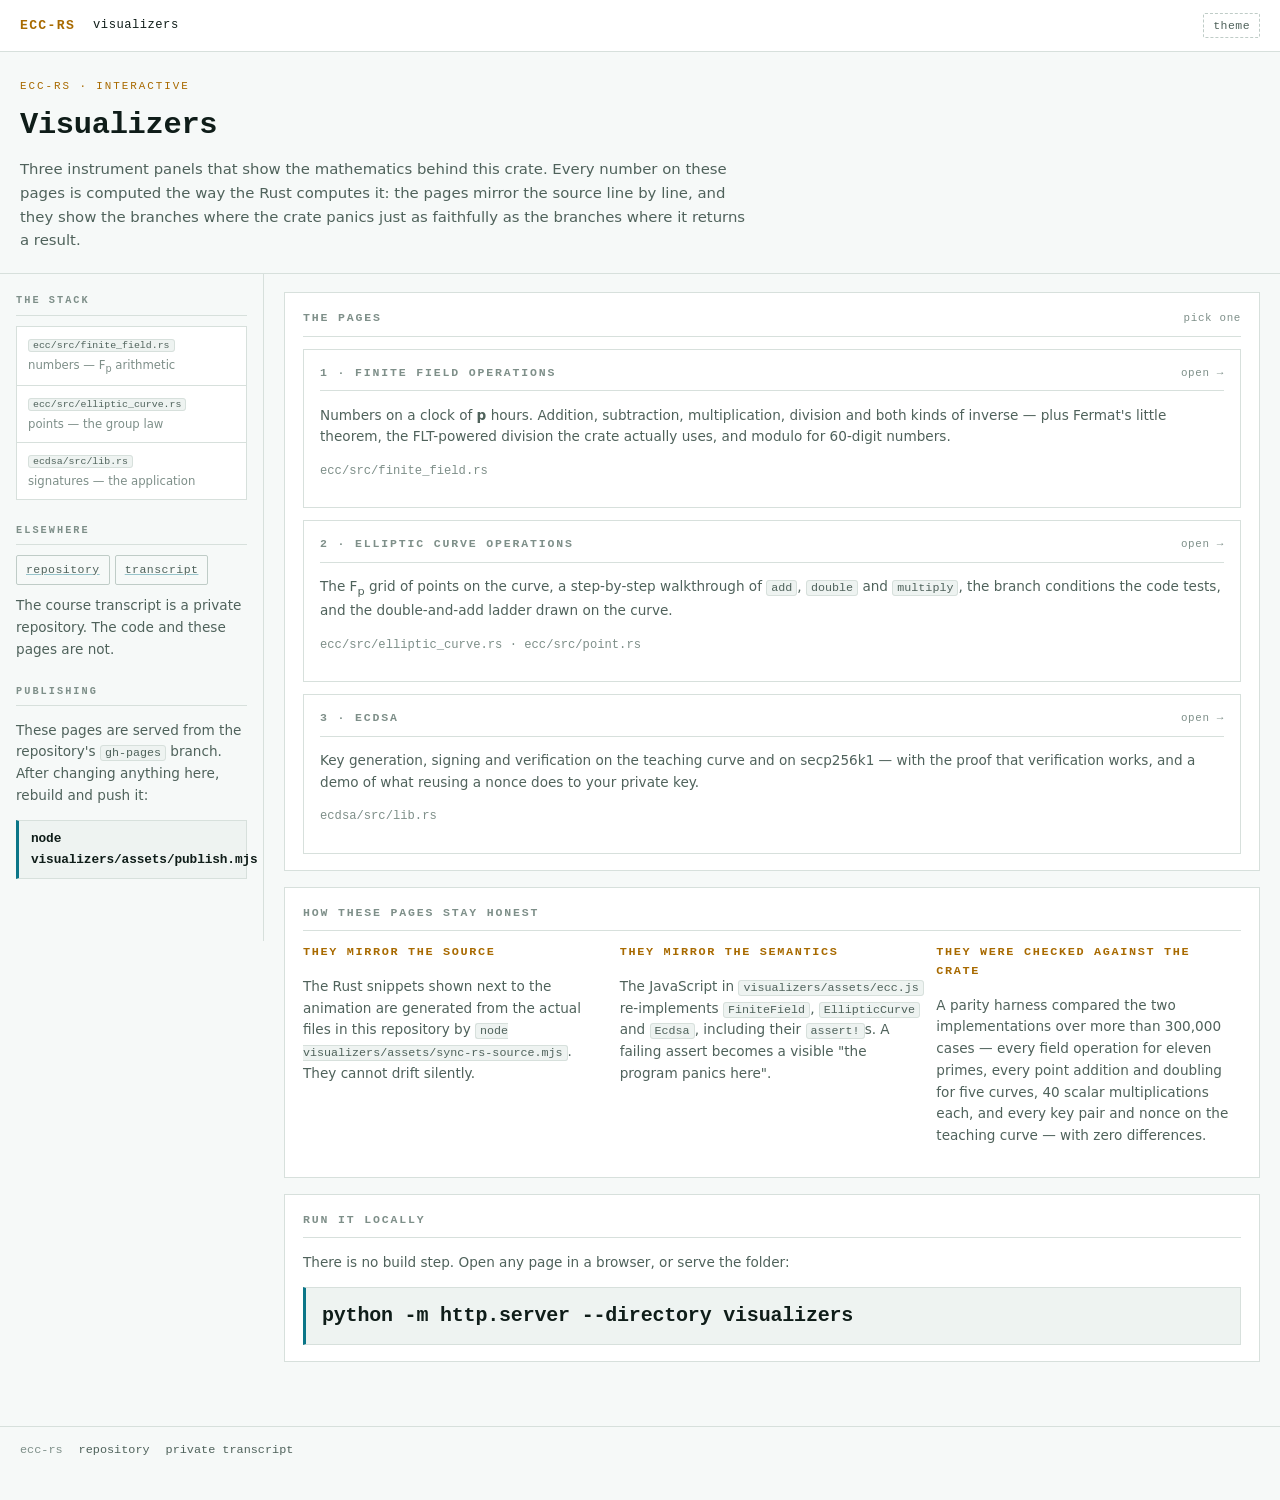
==== visualizers/index.html @ ab82d2b3 "Elliptic curve cryptography in Rust The ecc library crate: finite fields, elliptic curve arithmetic " ====
<!doctype html>
<html lang="en">
<head>
<meta charset="utf-8">
<meta name="viewport" content="width=device-width, initial-scale=1, viewport-fit=cover">
<title>ecc-rs visualizers</title>
<link rel="icon" href="data:image/svg+xml,<svg xmlns=%22http://www.w3.org/2000/svg%22 viewBox=%220 0 100 100%22><text y=%22.9em%22 font-size=%2290%22>◈</text></svg>">
<link rel="stylesheet" href="assets/app.css">
</head>
<body>

<header class="masthead">
  <div class="brand"><b>ECC-RS</b></div>
  <nav class="crumbs"><em>visualizers</em></nav>
  <button class="chip ghost theme-btn" id="theme" type="button">theme</button>
</header>

<section class="title">
  <p class="kicker">ecc-rs · interactive</p>
  <h1>Visualizers</h1>
  <p class="lead">
    Three instrument panels that show the mathematics behind this crate. Every number on these
    pages is computed the way the Rust computes it: the pages mirror the source line by line, and
    they show the branches where the crate panics just as faithfully as the branches where it
    returns a result.
  </p>
</section>

<div class="frame">
  <aside class="rail">
    <section class="rail-group">
      <h2>the stack</h2>
      <div class="checks" style="grid-template-columns:1fr">
        <div class="check">
          <div class="name"><code>ecc/src/finite_field.rs</code></div>
          <div class="detail">numbers — F<sub>p</sub> arithmetic</div>
        </div>
        <div class="check">
          <div class="name"><code>ecc/src/elliptic_curve.rs</code></div>
          <div class="detail">points — the group law</div>
        </div>
        <div class="check">
          <div class="name"><code>ecdsa/src/lib.rs</code></div>
          <div class="detail">signatures — the application</div>
        </div>
      </div>
    </section>

    <section class="rail-group">
      <h2>elsewhere</h2>
      <div class="chips">
        <a class="chip" href="https://github.com/leodyversemilla07/ecc-rs">repository</a>
        <a class="chip" href="https://github.com/leodyversemilla07/ecc-rs-transcript">transcript</a>
      </div>
      <p class="cap" style="margin-top:10px">The course transcript is a private repository. The code
      and these pages are not.</p>
    </section>

    <section class="rail-group">
      <h2>publishing</h2>
      <p class="cap">These pages are served from the repository's <code>gh-pages</code> branch. After
      changing anything here, rebuild and push it:</p>
      <div class="readout" style="margin-top:8px;border-left-color:var(--cyan);padding:8px 12px">
        <div class="expr" style="font-size:.8rem">node visualizers/assets/publish.mjs</div>
      </div>
    </section>
  </aside>

  <main class="canvas">

    <section class="panel">
      <div class="panel-h"><span>the pages</span><span class="note">pick one</span></div>
      <div style="display:grid;gap:12px">

        <a class="panel" href="finite-field.html" style="text-decoration:none;color:inherit;display:block;padding:14px 16px">
          <div class="panel-h"><span>1 · finite field operations</span><span class="note">open →</span></div>
          <p class="cap">Numbers on a clock of <b>p</b> hours. Addition, subtraction, multiplication,
          division and both kinds of inverse — plus Fermat's little theorem, the FLT-powered division
          the crate actually uses, and modulo for 60-digit numbers.</p>
          <p class="cap mono" style="margin-top:8px;color:var(--fg-faint)">ecc/src/finite_field.rs</p>
        </a>

        <a class="panel" href="point-arithmetic.html" style="text-decoration:none;color:inherit;display:block;padding:14px 16px">
          <div class="panel-h"><span>2 · elliptic curve operations</span><span class="note">open →</span></div>
          <p class="cap">The F<sub>p</sub> grid of points on the curve, a step-by-step walkthrough of
          <code>add</code>, <code>double</code> and <code>multiply</code>, the branch conditions the
          code tests, and the double-and-add ladder drawn on the curve.</p>
          <p class="cap mono" style="margin-top:8px;color:var(--fg-faint)">ecc/src/elliptic_curve.rs · ecc/src/point.rs</p>
        </a>

        <a class="panel" href="ecdsa.html" style="text-decoration:none;color:inherit;display:block;padding:14px 16px">
          <div class="panel-h"><span>3 · ECDSA</span><span class="note">open →</span></div>
          <p class="cap">Key generation, signing and verification on the teaching curve and on
          secp256k1 — with the proof that verification works, and a demo of what reusing a nonce does
          to your private key.</p>
          <p class="cap mono" style="margin-top:8px;color:var(--fg-faint)">ecdsa/src/lib.rs</p>
        </a>

      </div>
    </section>

    <section class="panel">
      <div class="panel-h"><span>how these pages stay honest</span></div>
      <div class="grid-3">
        <div>
          <h3>they mirror the source</h3>
          <p class="cap">The Rust snippets shown next to the animation are generated from the actual
          files in this repository by <code>node visualizers/assets/sync-rs-source.mjs</code>. They
          cannot drift silently.</p>
        </div>
        <div>
          <h3>they mirror the semantics</h3>
          <p class="cap">The JavaScript in <code>visualizers/assets/ecc.js</code> re-implements
          <code>FiniteField</code>, <code>EllipticCurve</code> and <code>Ecdsa</code>, including
          their <code>assert!</code>s. A failing assert becomes a visible "the program panics
          here".</p>
        </div>
        <div>
          <h3>they were checked against the crate</h3>
          <p class="cap">A parity harness compared the two implementations over more than 300,000
          cases — every field operation for eleven primes, every point addition and doubling for five
          curves, 40 scalar multiplications each, and every key pair and nonce on the teaching curve —
          with zero differences.</p>
        </div>
      </div>
    </section>

    <section class="panel">
      <div class="panel-h"><span>run it locally</span></div>
      <p class="cap">There is no build step. Open any page in a browser, or serve the folder:</p>
      <div class="readout" style="margin-top:12px;border-left-color:var(--cyan)">
        <div class="expr">python -m http.server --directory visualizers</div>
      </div>
    </section>

  </main>
</div>

<footer class="foot">
  <span>ecc-rs</span>
  <a href="https://github.com/leodyversemilla07/ecc-rs">repository</a>
  <a href="https://github.com/leodyversemilla07/ecc-rs-transcript">private transcript</a>
</footer>

<script>
(function () {
  'use strict';
  const $ = (s) => document.querySelector(s);
  try {
    const saved = localStorage.getItem('ecc-theme');
    if (saved) document.documentElement.setAttribute('data-theme', saved);
  } catch (err) { /* ignore */ }
  $('#theme').addEventListener('click', () => {
    const cur = document.documentElement.getAttribute('data-theme');
    const next = cur === 'dark' ? 'light' : 'dark';
    document.documentElement.setAttribute('data-theme', next);
    try { localStorage.setItem('ecc-theme', next); } catch (err) { /* ignore */ }
  });
}());
</script>
</body>
</html>
---- visualizers/assets/app.css ----
/* ==========================================================================
   app.css — the ecc-rs visualizer design system.

   The pages are built as instrument panels rather than a card grid: a narrow
   control rail on the left, a wide canvas on the right, hairline rules
   instead of shadows, and a monospace read-out for every number.

   Dark is the default (an oscilloscope); light is a blueprint variant.
   ========================================================================== */

/* ── tokens ──────────────────────────────────────────────────────────── */

:root {
  --bg: #080b0a;
  --panel: #0e1312;
  --panel-2: #131a18;
  --panel-3: #18211f;
  --line: #1e2725;
  --line-2: #2c3835;
  --fg: #e4ece8;
  --fg-dim: #93a69f;
  --fg-faint: #5d706a;

  --accent: #ffc857;   /* the measurement colour */
  --accent-ink: #1b1509;
  --cyan: #56d5e8;      /* the computation colour */
  --rose: #f78ac0;      /* the signature colour */
  --good: #86e09b;
  --bad: #ff8a7c;

  --sans: system-ui, -apple-system, "Segoe UI", Roboto, sans-serif;
  --mono: ui-monospace, "JetBrains Mono", "Cascadia Mono", Consolas, "SF Mono", monospace;

  --rail: 264px;
  --rule: 1px solid var(--line);
}

:root[data-theme="light"] {
  --bg: #f6f9f8;
  --panel: #ffffff;
  --panel-2: #eef3f1;
  --panel-3: #e5ece9;
  --line: #d7e0dc;
  --line-2: #bfccc7;
  --fg: #0f1d19;
  --fg-dim: #4f625b;
  --fg-faint: #7e8f89;

  --accent: #a86a00;
  --accent-ink: #ffffff;
  --cyan: #0b7688;
  --rose: #a83272;
  --good: #1a6f36;
  --bad: #b32a1f;
}

@media (prefers-color-scheme: light) {
  :root:not([data-theme="dark"]) {
    --bg: #f6f9f8;
    --panel: #ffffff;
    --panel-2: #eef3f1;
    --panel-3: #e5ece9;
    --line: #d7e0dc;
    --line-2: #bfccc7;
    --fg: #0f1d19;
    --fg-dim: #4f625b;
    --fg-faint: #7e8f89;

    --accent: #a86a00;
    --accent-ink: #ffffff;
    --cyan: #0b7688;
    --rose: #a83272;
    --good: #1a6f36;
    --bad: #b32a1f;
  }
}

/* ── base ────────────────────────────────────────────────────────────── */

* { box-sizing: border-box; }

html { scroll-padding-top: 12px; }

body {
  margin: 0;
  background: var(--bg);
  color: var(--fg);
  font: 15px/1.6 var(--sans);
  -webkit-font-size-adjust: 100%;
}

a { color: var(--cyan); text-decoration-color: color-mix(in srgb, var(--cyan) 40%, transparent); }
a:hover { text-decoration-color: currentColor; }

code, pre, .mono, .num { font-family: var(--mono); }

code {
  font-size: .86em;
  background: var(--panel-2);
  border: 1px solid var(--line);
  border-radius: 3px;
  padding: 0 4px;
}

::selection { background: color-mix(in srgb, var(--accent) 35%, transparent); }

/* ── masthead ────────────────────────────────────────────────────────── */

.masthead {
  display: flex;
  align-items: center;
  gap: 18px;
  padding: 0 20px;
  height: 52px;
  border-bottom: var(--rule);
  background: var(--panel);
  position: sticky;
  top: 0;
  z-index: 30;
}

.brand {
  display: flex;
  align-items: baseline;
  gap: 8px;
  font-family: var(--mono);
  font-size: .82rem;
  letter-spacing: .04em;
}

.brand b {
  color: var(--accent);
  font-weight: 700;
  letter-spacing: .1em;
}

.brand span { color: var(--fg-faint); }

.crumbs {
  display: flex;
  align-items: center;
  gap: 8px;
  font-family: var(--mono);
  font-size: .76rem;
  color: var(--fg-faint);
  letter-spacing: .04em;
  flex: 1;
  min-width: 0;
  overflow: hidden;
  white-space: nowrap;
}

.crumbs a { color: var(--fg-dim); text-decoration: none; }
.crumbs a:hover { color: var(--accent); }
.crumbs em { font-style: normal; color: var(--fg); }

.masthead .theme-btn { margin-left: auto; }

.title {
  padding: 26px 20px 20px;
  border-bottom: var(--rule);
}

.title h1 {
  font-family: var(--mono);
  font-size: clamp(1.35rem, 3.4vw, 1.9rem);
  font-weight: 700;
  letter-spacing: -.01em;
  margin: 6px 0 8px;
}

.title .kicker {
  font-family: var(--mono);
  font-size: .68rem;
  letter-spacing: .18em;
  text-transform: uppercase;
  color: var(--accent);
  margin: 0;
}

.title .lead {
  color: var(--fg-dim);
  max-width: 78ch;
  margin: 0;
  font-size: .93rem;
}

/* ── frame ───────────────────────────────────────────────────────────── */

.frame {
  display: grid;
  grid-template-columns: var(--rail) minmax(0, 1fr);
  align-items: start;
  gap: 0;
}

.rail {
  border-right: var(--rule);
  padding: 18px 16px 40px;
  position: sticky;
  top: 52px;
  max-height: calc(100vh - 52px);
  overflow-y: auto;
}

.canvas {
  padding: 18px 20px 64px;
  display: grid;
  gap: 16px;
  min-width: 0;
}

@media (max-width: 900px) {
  .frame { grid-template-columns: 1fr; }
  .rail {
    position: static;
    max-height: none;
    border-right: 0;
    border-bottom: var(--rule);
  }
}

/* ── panels ──────────────────────────────────────────────────────────── */

.panel {
  background: var(--panel);
  border: var(--rule);
  padding: 16px 18px;
  min-width: 0;
}

.panel > h2,
.panel > .panel-h {
  display: flex;
  align-items: baseline;
  justify-content: space-between;
  gap: 12px;
  font-family: var(--mono);
  font-size: .72rem;
  font-weight: 700;
  letter-spacing: .16em;
  text-transform: uppercase;
  color: var(--fg-faint);
  margin: 0 0 12px;
  padding-bottom: 8px;
  border-bottom: var(--rule);
}

.panel-h .note {
  font-family: var(--mono);
  font-size: .68rem;
  letter-spacing: .06em;
  text-transform: none;
  color: var(--fg-faint);
  font-weight: 400;
}

.panel h3 {
  font-family: var(--mono);
  font-size: .74rem;
  font-weight: 700;
  letter-spacing: .14em;
  text-transform: uppercase;
  color: var(--accent);
  margin: 22px 0 8px;
}

.panel h3:first-child { margin-top: 0; }

.cap {
  color: var(--fg-dim);
  font-size: .85rem;
}

.cap.mono { font-family: var(--mono); font-size: .76rem; }

.grid-2 { display: grid; grid-template-columns: repeat(2, minmax(0, 1fr)); gap: 12px; }
.grid-3 { display: grid; grid-template-columns: repeat(3, minmax(0, 1fr)); gap: 12px; }
@media (max-width: 760px) { .grid-2, .grid-3 { grid-template-columns: 1fr; } }

/* A figure beside its explanation. */
.split {
  display: grid;
  grid-template-columns: minmax(300px, 440px) minmax(0, 1fr);
  gap: 16px;
  align-items: start;
}

@media (max-width: 1100px) { .split { grid-template-columns: 1fr; } }

.figure svg { max-width: 460px; margin: 0 auto; }

/* ── rail controls ───────────────────────────────────────────────────── */

.rail-group { margin-bottom: 22px; }

.rail-group > h2 {
  font-family: var(--mono);
  font-size: .64rem;
  font-weight: 700;
  letter-spacing: .2em;
  text-transform: uppercase;
  color: var(--fg-faint);
  margin: 0 0 10px;
  padding-bottom: 6px;
  border-bottom: var(--rule);
}

.fld {
  display: block;
  margin-bottom: 12px;
}

.fld > span {
  display: block;
  font-family: var(--mono);
  font-size: .66rem;
  letter-spacing: .14em;
  text-transform: uppercase;
  color: var(--fg-dim);
  margin-bottom: 4px;
}

.fld input,
.fld select {
  width: 100%;
  font-family: var(--mono);
  font-size: .95rem;
  font-weight: 600;
  color: var(--fg);
  background: transparent;
  border: 0;
  border-bottom: 1px solid var(--line-2);
  border-radius: 0;
  padding: 4px 0;
}

.fld input:hover,
.fld select:hover { border-bottom-color: var(--fg-faint); }

.fld input:focus,
.fld select:focus {
  outline: none;
  border-bottom-color: var(--accent);
  box-shadow: 0 1px 0 var(--accent);
}

.fld select { cursor: pointer; }
.fld select option { background: var(--panel); color: var(--fg); }

.fld .hint {
  display: block;
  font-family: var(--mono);
  font-size: .68rem;
  color: var(--fg-faint);
  margin-top: 3px;
  min-height: 1em;
}

.fld .hint.warn { color: var(--bad); }

/* ── chips & buttons ─────────────────────────────────────────────────── */

.chips { display: flex; flex-wrap: wrap; gap: 5px; }

.chip {
  font-family: var(--mono);
  font-size: .72rem;
  letter-spacing: .04em;
  color: var(--fg-dim);
  background: transparent;
  border: 1px solid var(--line-2);
  border-radius: 2px;
  padding: 5px 9px;
  cursor: pointer;
  transition: color .12s, border-color .12s, background .12s;
}

.chip:hover:not(:disabled) { color: var(--fg); border-color: var(--fg-faint); }

.chip[aria-pressed="true"] {
  color: var(--accent-ink);
  background: var(--accent);
  border-color: var(--accent);
  font-weight: 700;
}

.chip:disabled { opacity: .35; cursor: not-allowed; }

.chip.ghost { border-style: dashed; }

button:focus-visible,
a:focus-visible,
input:focus-visible,
select:focus-visible,
[tabindex]:focus-visible {
  outline: 2px solid var(--accent);
  outline-offset: 2px;
}

/* ── read-out ────────────────────────────────────────────────────────── */

.readout {
  display: flex;
  align-items: baseline;
  gap: 14px;
  flex-wrap: wrap;
  background: var(--panel-2);
  border: var(--rule);
  border-left: 3px solid var(--accent);
  padding: 12px 16px;
}

.readout .expr {
  font-family: var(--mono);
  font-size: clamp(.95rem, 2.2vw, 1.25rem);
  font-weight: 700;
  letter-spacing: -.01em;
}

.readout .expr .op { color: var(--fg-faint); padding: 0 6px; font-weight: 400; }
.readout .expr .val { color: var(--accent); }
.readout .expr .bad { color: var(--bad); }
.readout .expr .ok { color: var(--good); }
.readout .expr .inf { color: var(--cyan); }
.readout .expr .rose { color: var(--rose); }

.readout .src {
  font-family: var(--mono);
  font-size: .7rem;
  color: var(--fg-faint);
  margin-left: auto;
  white-space: nowrap;
}

/* ── status line ─────────────────────────────────────────────────────── */

.status {
  display: flex;
  align-items: flex-start;
  gap: 10px;
  font-size: .88rem;
  padding: 9px 12px;
  border: var(--rule);
  border-left: 3px solid var(--fg-faint);
  background: var(--panel-2);
}

.status.good { border-left-color: var(--good); }
.status.bad { border-left-color: var(--bad); }
.status.warn { border-left-color: var(--accent); }
.status.info { border-left-color: var(--cyan); }

.status b { font-family: var(--mono); letter-spacing: .04em; }

.status::before {
  content: "";
  width: 7px;
  height: 7px;
  margin-top: 6px;
  flex: 0 0 auto;
  background: currentColor;
  opacity: .8;
}

.status.good { color: var(--good); }
.status.bad { color: var(--bad); }
.status.warn { color: var(--accent); }
.status.info { color: var(--cyan); }
.status b { color: var(--fg); }

/* ── the log (step walkthrough) ──────────────────────────────────────── */

.log { position: relative; padding-left: 26px; }

.log::before {
  content: "";
  position: absolute;
  left: 8px;
  top: 6px;
  bottom: 6px;
  width: 1px;
  background: var(--line);
}

.log-step { position: relative; padding: 0 0 14px; }

.log-step::before {
  content: "";
  position: absolute;
  left: -22px;
  top: 5px;
  width: 9px;
  height: 9px;
  background: var(--bg);
  border: 1px solid var(--line-2);
}

.log-step.current::before {
  background: var(--accent);
  border-color: var(--accent);
  box-shadow: 0 0 0 3px color-mix(in srgb, var(--accent) 22%, transparent);
}

.log-step.done::before { background: var(--line-2); border-color: var(--line-2); }

.log-step > h3 {
  margin: 0 0 6px;
  font-family: var(--mono);
  font-size: .8rem;
  font-weight: 700;
  letter-spacing: .02em;
  text-transform: none;
  color: var(--fg);
}

.log-step.current > h3 { color: var(--accent); }

.log-step.future { opacity: .38; }
.log-step.done { opacity: .72; }

.lines { display: grid; gap: 4px; }

.ln {
  font-family: var(--mono);
  font-size: .76rem;
  line-height: 1.5;
  overflow-wrap: anywhere;
  color: var(--fg-dim);
  padding-left: 10px;
  border-left: 2px solid transparent;
}

.ln.code {
  color: var(--cyan);
  border-left-color: color-mix(in srgb, var(--cyan) 45%, transparent);
}

.ln.calc { color: var(--fg); }

.ln.ok { color: var(--good); border-left-color: var(--good); }
.ln.bad { color: var(--bad); border-left-color: var(--bad); }
.ln.dim { color: var(--fg-faint); }

.stepper {
  display: flex;
  align-items: center;
  gap: 10px;
  flex-wrap: wrap;
  margin-top: 14px;
  padding-top: 12px;
  border-top: var(--rule);
}

.stepper input[type="range"] {
  flex: 1;
  min-width: 130px;
  accent-color: var(--accent);
  height: 2px;
}

.stepper .count {
  font-family: var(--mono);
  font-size: .72rem;
  color: var(--fg-faint);
  white-space: nowrap;
}

/* ── branch checks ───────────────────────────────────────────────────── */

/* Flex rather than grid: the last row stretches to fill, so there are never
   empty cells hanging off the end. */
.checks { display: flex; flex-wrap: wrap; gap: 1px; background: var(--line); border: var(--rule); }

.check { background: var(--panel); padding: 9px 11px; flex: 1 1 190px; min-width: 0; }

.check .name {
  font-family: var(--mono);
  font-size: .72rem;
  color: var(--fg-dim);
  margin-bottom: 3px;
}

.check .val {
  font-family: var(--mono);
  font-size: .85rem;
  font-weight: 700;
  letter-spacing: .06em;
}

.check .val.t { color: var(--good); }
.check .val.f { color: var(--bad); }

.check .detail {
  font-size: .73rem;
  color: var(--fg-faint);
  margin-top: 3px;
  line-height: 1.4;
}

/* ── rust listing ────────────────────────────────────────────────────── */

.listing {
  font-family: var(--mono);
  font-size: .74rem;
  line-height: 1.6;
  background: var(--panel-2);
  border: var(--rule);
  max-height: 480px;
  overflow: auto;
  padding: 8px 0;
}

.lst-line {
  display: grid;
  grid-template-columns: 3rem minmax(0, 1fr);
  gap: 12px;
  padding: 0 12px 0 0;
  white-space: pre;
  border-left: 2px solid transparent;
}

.lst-line .n {
  text-align: right;
  color: var(--fg-faint);
  opacity: .55;
  user-select: none;
}

.lst-line.hl {
  background: color-mix(in srgb, var(--accent) 10%, transparent);
  border-left-color: var(--accent);
}

.lst-line.hl .n { color: var(--accent); opacity: 1; }

/* ── tables ──────────────────────────────────────────────────────────── */

.tw { overflow-x: auto; }

table.op {
  border-collapse: collapse;
  font-family: var(--mono);
  font-size: .78rem;
}

table.op td,
table.op th {
  width: 2rem;
  height: 2rem;
  text-align: center;
  border: 1px solid var(--line);
  padding: 0;
  font-weight: 500;
}

table.op th { color: var(--fg-faint); font-weight: 600; font-size: .72rem; }
table.op th.hl { color: var(--accent); }

table.op td {
  background: hsl(var(--h) 55% var(--cell-l, 22%));
  color: hsl(var(--h) 70% 88%);
  cursor: pointer;
}

table.op td:hover { outline: 1px solid var(--accent); outline-offset: -1px; }

table.op td.cur {
  outline: 2px solid var(--accent);
  outline-offset: -2px;
  font-weight: 700;
  color: var(--accent-ink);
  background: var(--accent);
}

table.op td.rc { filter: brightness(1.25) saturate(1.15); }
table.op td.na { background: var(--panel-2); color: var(--fg-faint); }

table.data {
  width: 100%;
  border-collapse: collapse;
  font-family: var(--mono);
  font-size: .78rem;
}

table.data th,
table.data td {
  padding: 5px 9px;
  text-align: left;
  border-bottom: 1px solid var(--line);
}

table.data th {
  color: var(--fg-faint);
  font-weight: 600;
  font-size: .68rem;
  letter-spacing: .1em;
  text-transform: uppercase;
}

table.data td.pass { color: var(--good); }
table.data td.fail { color: var(--bad); }
table.data td.dim { color: var(--fg-faint); }

/* ── power chain ─────────────────────────────────────────────────────── */

.chain { display: flex; flex-wrap: wrap; gap: 4px; margin: 8px 0; }

.pw {
  font-family: var(--mono);
  font-size: .74rem;
  padding: 3px 7px;
  border: 1px solid var(--line-2);
  background: hsl(var(--h, 45) 50% var(--cell-l, 18%));
  color: hsl(var(--h, 45) 60% 88%);
  border-radius: 2px;
}

.pw.hi { border-color: var(--accent); border-width: 2px; font-weight: 700; }

/* ── tags ────────────────────────────────────────────────────────────── */

.tag {
  display: inline-block;
  font-family: var(--mono);
  font-size: .66rem;
  font-weight: 700;
  letter-spacing: .1em;
  text-transform: uppercase;
  padding: 2px 7px;
  border: 1px solid currentColor;
  border-radius: 2px;
}

.tag.good { color: var(--good); }
.tag.bad { color: var(--bad); }
.tag.warn { color: var(--accent); }
.tag.info { color: var(--cyan); }
.tag.rose { color: var(--rose); }
.tag.dim { color: var(--fg-faint); }

/* ── svg ─────────────────────────────────────────────────────────────── */

svg { width: 100%; height: auto; display: block; }

.g-line { stroke: var(--line); stroke-width: 1; }
.g-axis { stroke: var(--line-2); stroke-width: 1; }
.g-text {
  fill: var(--fg-faint);
  font-family: var(--mono);
  font-size: 10px;
}

.g-dot { fill: var(--fg-faint); opacity: .45; }

.ladder-line { fill: none; stroke: var(--accent); stroke-width: 1.2; stroke-dasharray: 4 3; opacity: .9; }
.ladder-dot { fill: var(--accent); opacity: .9; }

.mk { stroke: var(--bg); stroke-width: 1.5; }
.mk.p { fill: var(--cyan); }
.mk.q { fill: var(--rose); }
.mk.r { fill: var(--good); }
.mk.g { fill: var(--accent); }
.mk.u1 { fill: var(--rose); }
.mk.u2 { fill: var(--cyan); }

.mk-ring { fill: none; stroke-width: 2; }

.mk-label {
  font-family: var(--mono);
  font-size: 11px;
  font-weight: 700;
  paint-order: stroke;
  stroke: var(--bg);
  stroke-width: 3px;
  stroke-linejoin: round;
}

.mk-label.p { fill: var(--cyan); }
.mk-label.q { fill: var(--rose); }
.mk-label.r { fill: var(--good); }
.mk-label.g { fill: var(--accent); }
.mk-label.l { fill: var(--fg-dim); }

/* clock */
.clock-ring { fill: none; stroke: var(--line-2); stroke-width: 1.5; }
.clock-node { stroke: var(--line); stroke-width: 1; }
.clock-label {
  fill: var(--fg);
  font-family: var(--mono);
  font-weight: 700;
  text-anchor: middle;
  dominant-baseline: central;
}
.clock-hub { fill: var(--accent); }
.clock-hub-label { fill: var(--accent-ink); font-family: var(--mono); font-size: 11px; font-weight: 700; text-anchor: middle; dominant-baseline: central; }
.clock-cap { fill: var(--fg-faint); font-family: var(--mono); font-size: 12px; text-anchor: middle; }

/* real curve */
.real-grid { stroke: var(--line); stroke-width: 1; opacity: .55; }
.real-axis { stroke: var(--line-2); stroke-width: 1; }
.real-curve { fill: none; stroke: var(--cyan); stroke-width: 2; }
.real-line { fill: none; stroke: var(--accent); stroke-width: 1.6; }
.real-label {
  font-family: var(--mono);
  font-size: 12px;
  font-weight: 700;
  paint-order: stroke;
  stroke: var(--bg);
  stroke-width: 3px;
  stroke-linejoin: round;
}
.real-label.a { fill: var(--cyan); }
.real-label.b { fill: var(--rose); }
.real-label.s { fill: var(--accent); }
.real-label.r { fill: var(--good); }

/* ── legend ──────────────────────────────────────────────────────────── */

.legend { display: flex; flex-wrap: wrap; gap: 6px 16px; margin-top: 10px; font-family: var(--mono); font-size: .72rem; color: var(--fg-dim); }

.legend span { display: inline-flex; align-items: center; gap: 6px; }

.swatch { width: 9px; height: 9px; display: inline-block; }
.swatch.curve { background: var(--fg-faint); opacity: .5; }
.swatch.p { background: var(--cyan); }
.swatch.q { background: var(--rose); }
.swatch.r { background: var(--good); }
.swatch.g { background: var(--accent); }
.swatch.l { background: var(--accent); }

/* ── misc ────────────────────────────────────────────────────────────── */

hr.rule { border: 0; border-top: var(--rule); margin: 16px 0; }

.muted { color: var(--fg-faint); }

.err {
  font-family: var(--mono);
  font-size: .74rem;
  color: var(--bad);
  min-height: 1.1em;
  margin-top: 6px;
}

.pill-row { display: flex; flex-wrap: wrap; gap: 8px; align-items: center; }

.foot {
  border-top: var(--rule);
  padding: 14px 20px 40px;
  font-family: var(--mono);
  font-size: .74rem;
  color: var(--fg-faint);
  display: flex;
  gap: 16px;
  flex-wrap: wrap;
}

.foot a { color: var(--fg-dim); text-decoration: none; }
.foot a:hover { color: var(--accent); }

@media (prefers-reduced-motion: reduce) {
  * { animation: none !important; transition: none !important; }
}
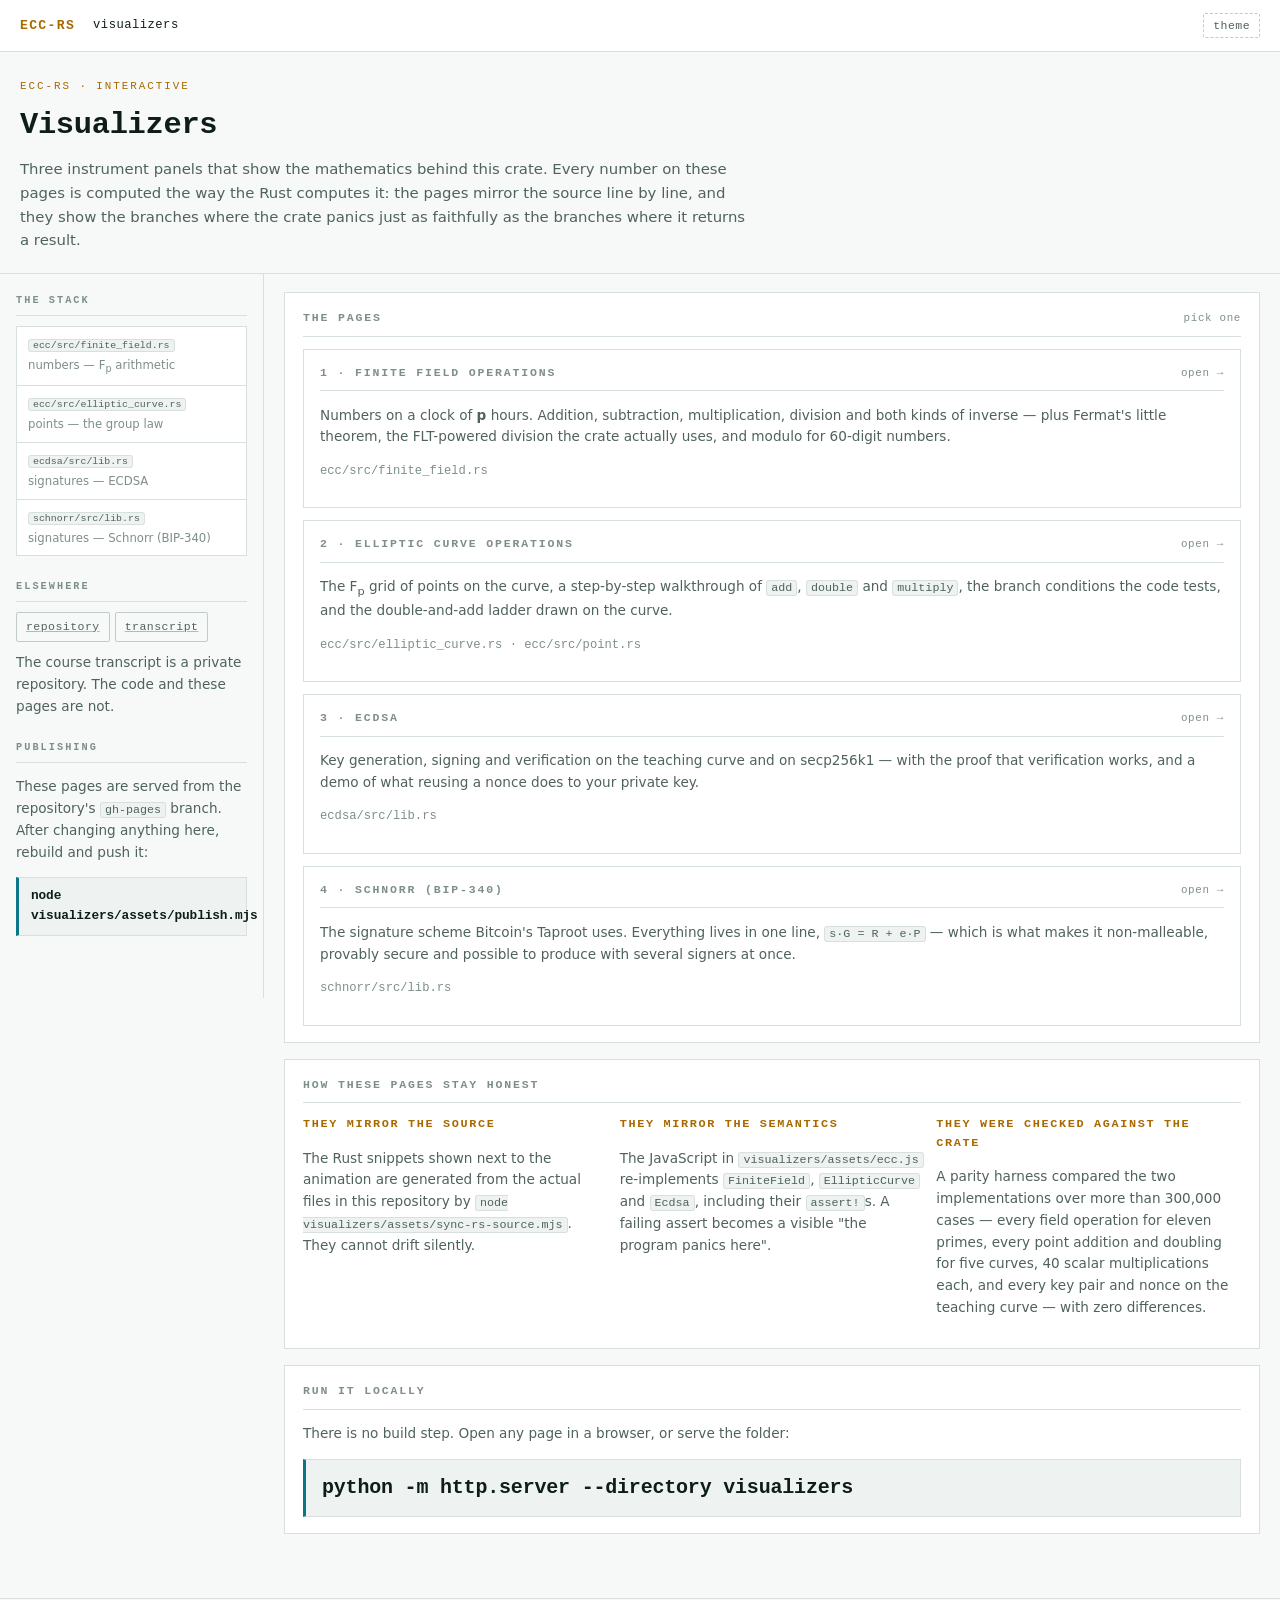
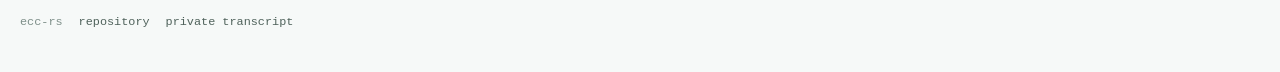
==== commit 7f73463f: "Add BIP-340 Schnorr signatures A new schnorr crate implementing BIP-340 Schnorr signatures for secp2" ====
--- a/visualizers/index.html
+++ b/visualizers/index.html
@@ -41,7 +41,11 @@
         </div>
         <div class="check">
           <div class="name"><code>ecdsa/src/lib.rs</code></div>
-          <div class="detail">signatures — the application</div>
+          <div class="detail">signatures — ECDSA</div>
+        </div>
+        <div class="check">
+          <div class="name"><code>schnorr/src/lib.rs</code></div>
+          <div class="detail">signatures — Schnorr (BIP-340)</div>
         </div>
       </div>
     </section>
@@ -94,6 +98,14 @@
           secp256k1 — with the proof that verification works, and a demo of what reusing a nonce does
           to your private key.</p>
           <p class="cap mono" style="margin-top:8px;color:var(--fg-faint)">ecdsa/src/lib.rs</p>
+        </a>
+
+        <a class="panel" href="schnorr.html" style="text-decoration:none;color:inherit;display:block;padding:14px 16px">
+          <div class="panel-h"><span>4 · Schnorr (BIP-340)</span><span class="note">open →</span></div>
+          <p class="cap">The signature scheme Bitcoin's Taproot uses. Everything lives in one line,
+          <code>s·G = R + e·P</code> — which is what makes it non-malleable, provably secure and
+          possible to produce with several signers at once.</p>
+          <p class="cap mono" style="margin-top:8px;color:var(--fg-faint)">schnorr/src/lib.rs</p>
         </a>
 
       </div>
--- a/visualizers/assets/app.css
+++ b/visualizers/assets/app.css
@@ -519,6 +519,20 @@
 .log-step.future { opacity: .38; }
 .log-step.done { opacity: .72; }
 
+/* By default the whole route is readable, with the current step picked out.
+   `log--reveal` hides the steps that have not been reached yet, so the
+   walkthrough unfolds one step at a time as the reader advances. */
+.log--reveal .log-step.future { display: none; }
+.log--reveal .log-step.done { opacity: 1; }
+
+/* A step that has just come into view. */
+@keyframes step-in {
+  from { opacity: 0; transform: translateY(-5px); }
+  to { opacity: 1; transform: none; }
+}
+
+.log--reveal .log-step.incoming { animation: step-in .2s ease-out; }
+
 .lines { display: grid; gap: 4px; }
 
 .ln {
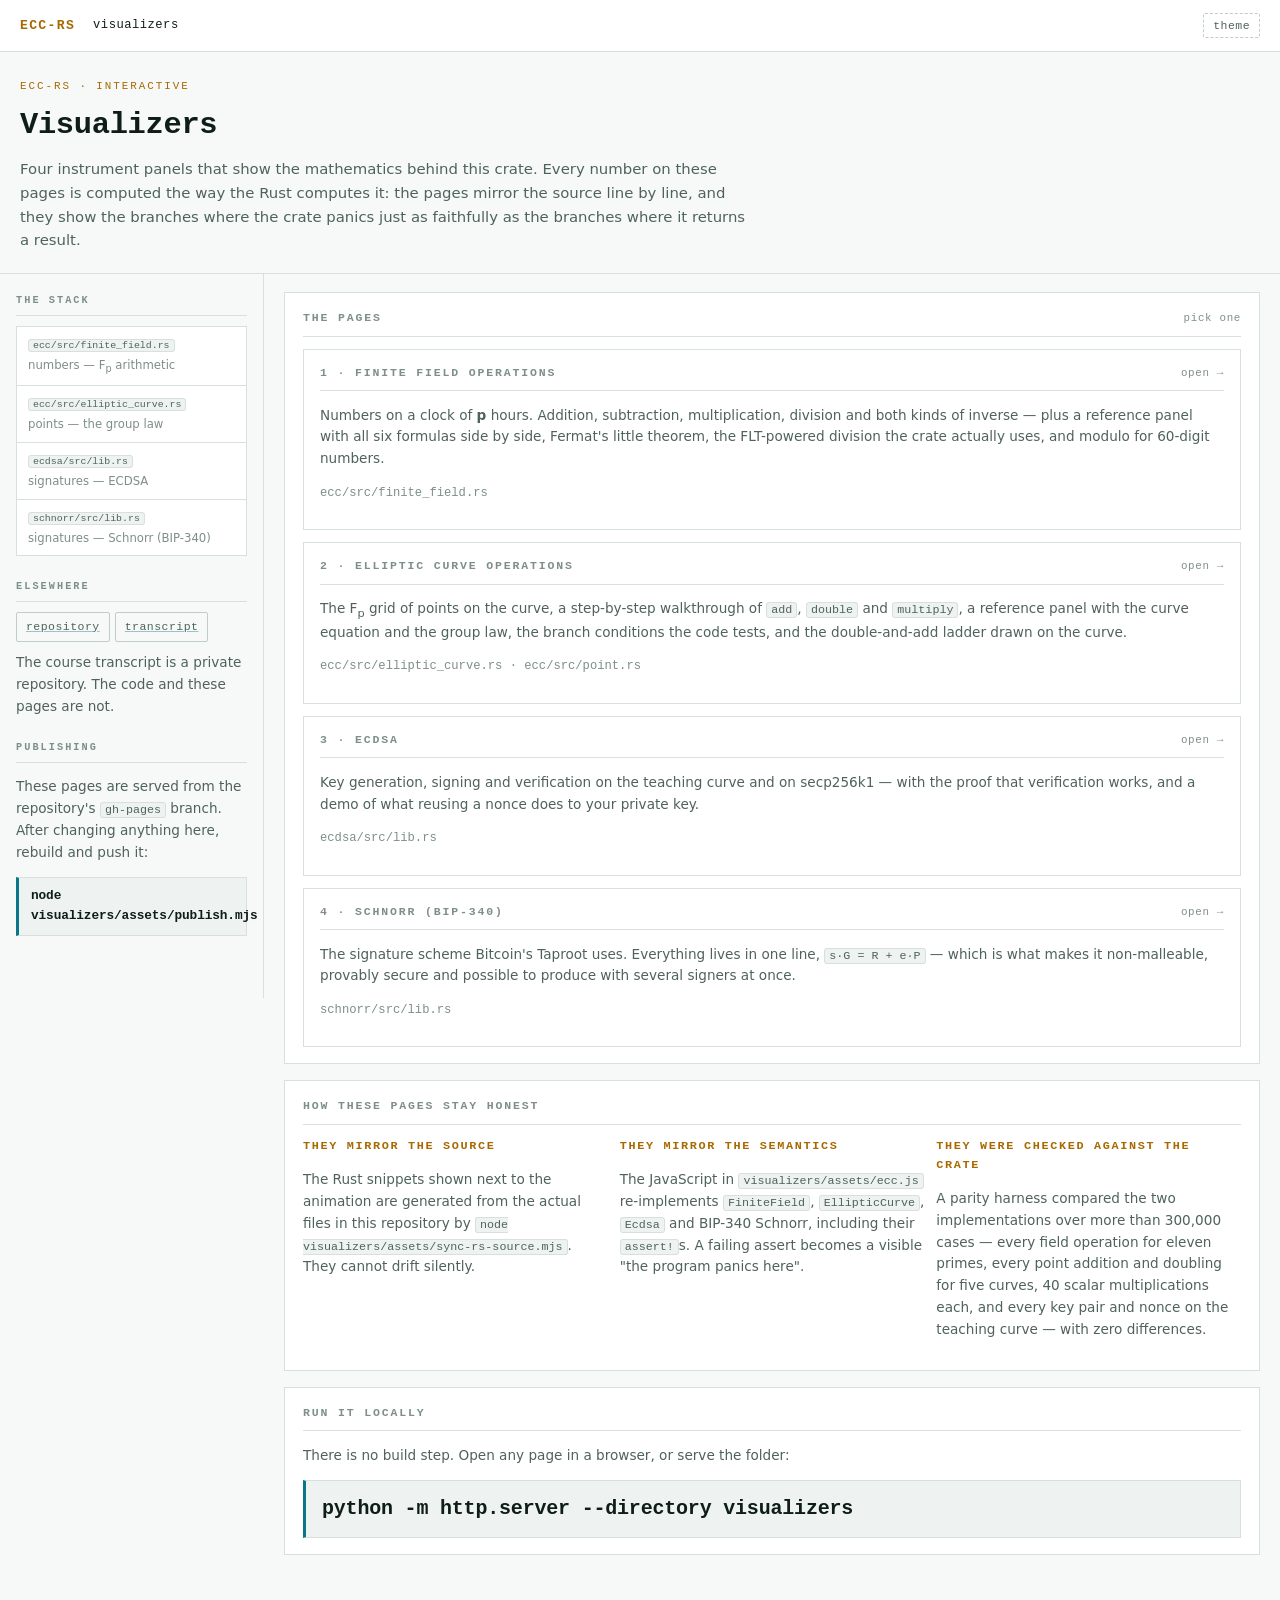
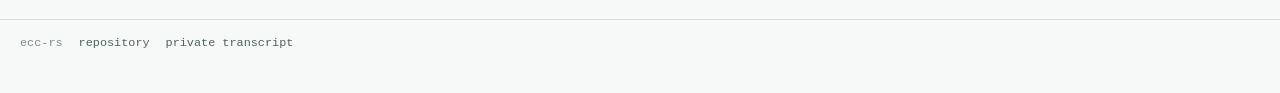
==== commit 29761099: "Give every visualizer page a static reference panel of its formulas The finite field and elliptic cu" ====
--- a/visualizers/index.html
+++ b/visualizers/index.html
@@ -19,7 +19,7 @@
   <p class="kicker">ecc-rs · interactive</p>
   <h1>Visualizers</h1>
   <p class="lead">
-    Three instrument panels that show the mathematics behind this crate. Every number on these
+    Four instrument panels that show the mathematics behind this crate. Every number on these
     pages is computed the way the Rust computes it: the pages mirror the source line by line, and
     they show the branches where the crate panics just as faithfully as the branches where it
     returns a result.
@@ -79,16 +79,18 @@
         <a class="panel" href="finite-field.html" style="text-decoration:none;color:inherit;display:block;padding:14px 16px">
           <div class="panel-h"><span>1 · finite field operations</span><span class="note">open →</span></div>
           <p class="cap">Numbers on a clock of <b>p</b> hours. Addition, subtraction, multiplication,
-          division and both kinds of inverse — plus Fermat's little theorem, the FLT-powered division
-          the crate actually uses, and modulo for 60-digit numbers.</p>
+          division and both kinds of inverse — plus a reference panel with all six formulas
+          side by side, Fermat's little theorem, the FLT-powered division the crate actually uses,
+          and modulo for 60-digit numbers.</p>
           <p class="cap mono" style="margin-top:8px;color:var(--fg-faint)">ecc/src/finite_field.rs</p>
         </a>
 
         <a class="panel" href="point-arithmetic.html" style="text-decoration:none;color:inherit;display:block;padding:14px 16px">
           <div class="panel-h"><span>2 · elliptic curve operations</span><span class="note">open →</span></div>
           <p class="cap">The F<sub>p</sub> grid of points on the curve, a step-by-step walkthrough of
-          <code>add</code>, <code>double</code> and <code>multiply</code>, the branch conditions the
-          code tests, and the double-and-add ladder drawn on the curve.</p>
+          <code>add</code>, <code>double</code> and <code>multiply</code>, a reference panel with
+          the curve equation and the group law, the branch conditions the code tests, and the
+          double-and-add ladder drawn on the curve.</p>
           <p class="cap mono" style="margin-top:8px;color:var(--fg-faint)">ecc/src/elliptic_curve.rs · ecc/src/point.rs</p>
         </a>
 
@@ -123,9 +125,9 @@
         <div>
           <h3>they mirror the semantics</h3>
           <p class="cap">The JavaScript in <code>visualizers/assets/ecc.js</code> re-implements
-          <code>FiniteField</code>, <code>EllipticCurve</code> and <code>Ecdsa</code>, including
-          their <code>assert!</code>s. A failing assert becomes a visible "the program panics
-          here".</p>
+          <code>FiniteField</code>, <code>EllipticCurve</code>, <code>Ecdsa</code> and BIP-340
+          Schnorr, including their <code>assert!</code>s. A failing assert becomes a visible "the
+          program panics here".</p>
         </div>
         <div>
           <h3>they were checked against the crate</h3>
